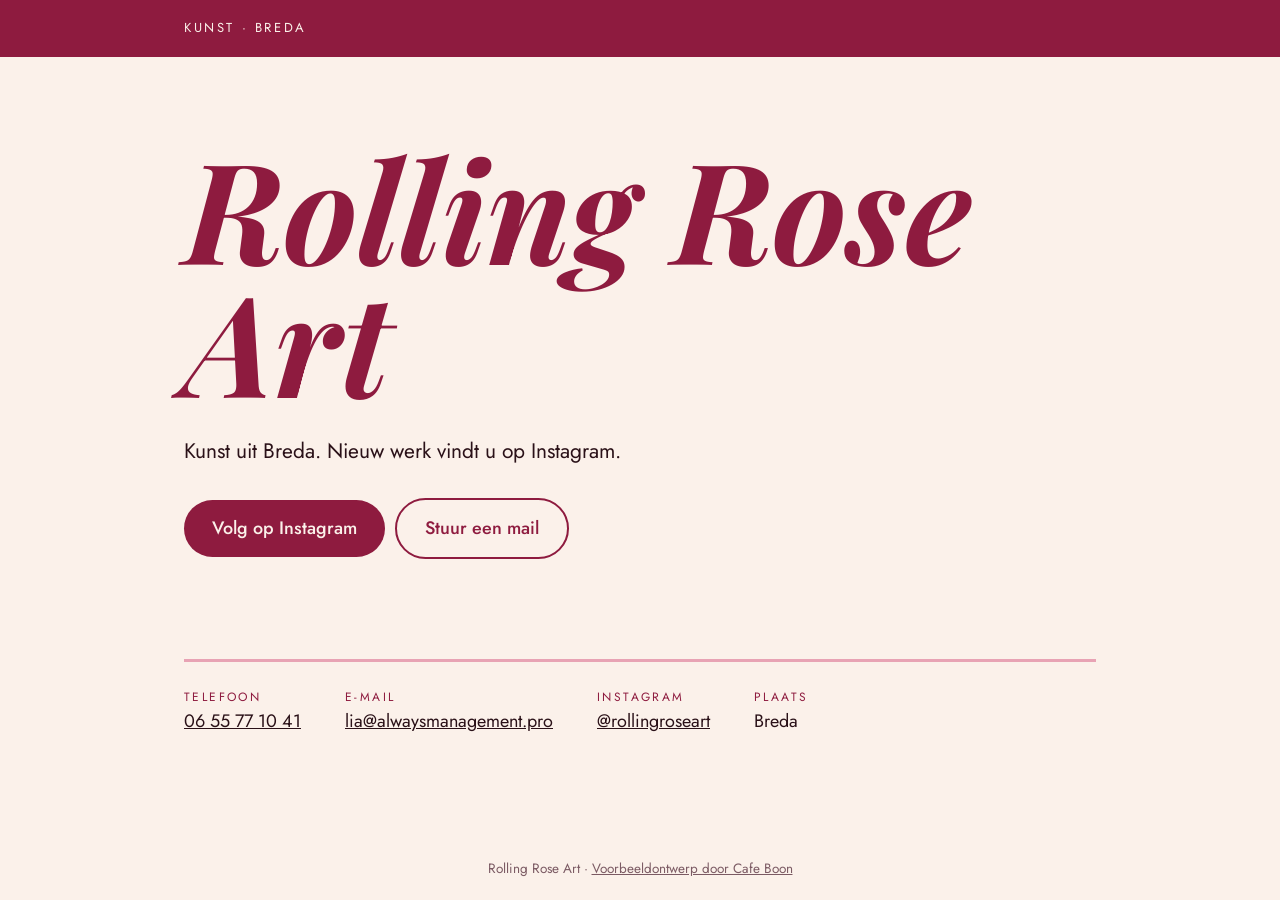
==== index.html @ 1fa74370 "Voorbeeldwebsite" ====
<!doctype html>
<html lang="nl">
<head>
<meta charset="utf-8">
<meta name="viewport" content="width=device-width,initial-scale=1">
<title>Rolling Rose Art | Kunst uit Breda</title>
<meta name="description" content="Rolling Rose Art uit Breda. Bekijk het werk op Instagram of neem contact op.">
<meta name="robots" content="noindex">
<link rel="icon" type="image/png" href="images/favicon.png">
<meta property="og:title" content="Rolling Rose Art">
<meta property="og:description" content="Rolling Rose Art uit Breda. Bekijk het werk op Instagram of neem contact op.">
<meta property="og:image" content="https://rollingroseart.cafeboon.com/images/og.png">
<link rel="preconnect" href="https://fonts.googleapis.com"><link rel="preconnect" href="https://fonts.gstatic.com" crossorigin>
<link href="https://fonts.googleapis.com/css2?family=Jost:wght@400;500&family=Playfair+Display:ital,wght@1,700&display=swap" rel="stylesheet">
<link rel="stylesheet" href="style.css">
</head>
<body>
<main>
<div class="top"><div class="wrap">Kunst &middot; Breda</div></div>
<div class="wrap">
 <div class="hero"><h1>Rolling Rose Art</h1>
 <p>Kunst uit Breda. Nieuw werk vindt u op Instagram.</p>
 <a class="btn" href="https://www.instagram.com/rollingroseart/" rel="noopener">Volg op Instagram</a><a class="btn o" href="mailto:lia@alwaysmanagement.pro">Stuur een mail</a></div>
 <div class="info">
  <div><small>Telefoon</small><a href="tel:0655771041">06 55 77 10 41</a></div>
  <div><small>E-mail</small><a href="mailto:lia@alwaysmanagement.pro">lia@alwaysmanagement.pro</a></div>
  <div><small>Instagram</small><a href="https://www.instagram.com/rollingroseart/" rel="noopener">@rollingroseart</a></div>
  <div><small>Plaats</small>Breda</div>
 </div>
</div></main>
<footer>Rolling Rose Art &middot; <a href="https://cafeboon.com">Voorbeeldontwerp door Cafe Boon</a></footer>
</body>
</html>
---- style.css ----
*{box-sizing:border-box;margin:0}
:root{--r:#8e1b3f;--c:#fbf1ea;--p:#e8a3b4}
body{font-family:'Jost',Arial,sans-serif;background:var(--c);color:#2a1118;font-size:18px;line-height:1.6;min-height:100vh;display:flex;flex-direction:column}
main{flex:1}
.wrap{max-width:960px;margin:0 auto;padding:0 24px}
.top{background:var(--r);color:var(--c);padding:18px 0;letter-spacing:.2em;font-size:13px;text-transform:uppercase}
.hero{padding:84px 0 40px}
.hero h1{font-family:'Playfair Display',serif;font-weight:700;font-style:italic;color:var(--r);font-size:clamp(54px,12vw,140px);line-height:.95}
.hero p{margin:28px 0 30px;max-width:28em;font-size:21px}
.btn{display:inline-block;background:var(--r);color:var(--c);padding:14px 28px;border-radius:999px;text-decoration:none;font-weight:500;margin:0 10px 10px 0}
.btn.o{background:transparent;color:var(--r);border:2px solid var(--r)}
.info{display:flex;flex-wrap:wrap;gap:14px 44px;margin:50px 0 80px;padding-top:26px;border-top:3px solid var(--p)}
.info small{display:block;font-size:12px;letter-spacing:.2em;text-transform:uppercase;color:var(--r)}
.info a{color:inherit}
footer{text-align:center;font-size:13.5px;padding:20px;color:#7b5a63}
footer a{color:#7b5a63}
@media(max-width:600px){.hero{padding:46px 0 20px}}
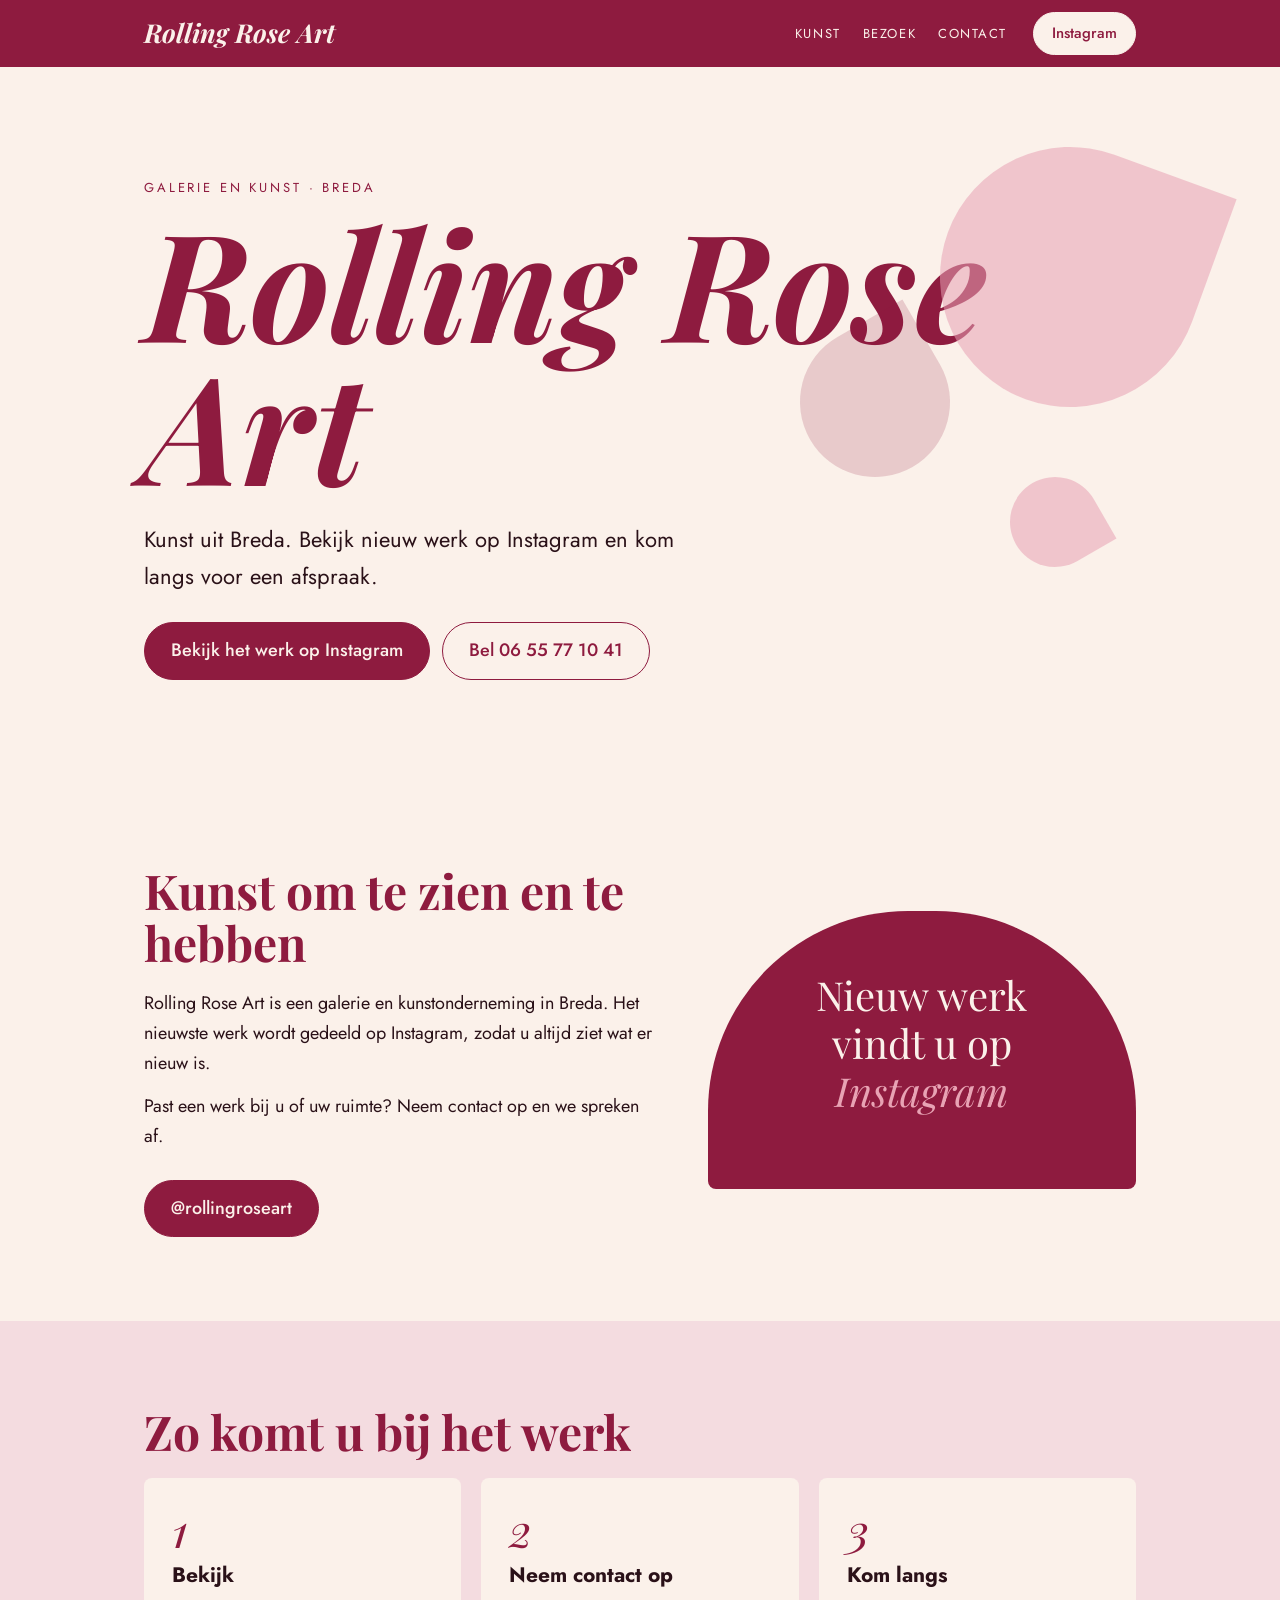
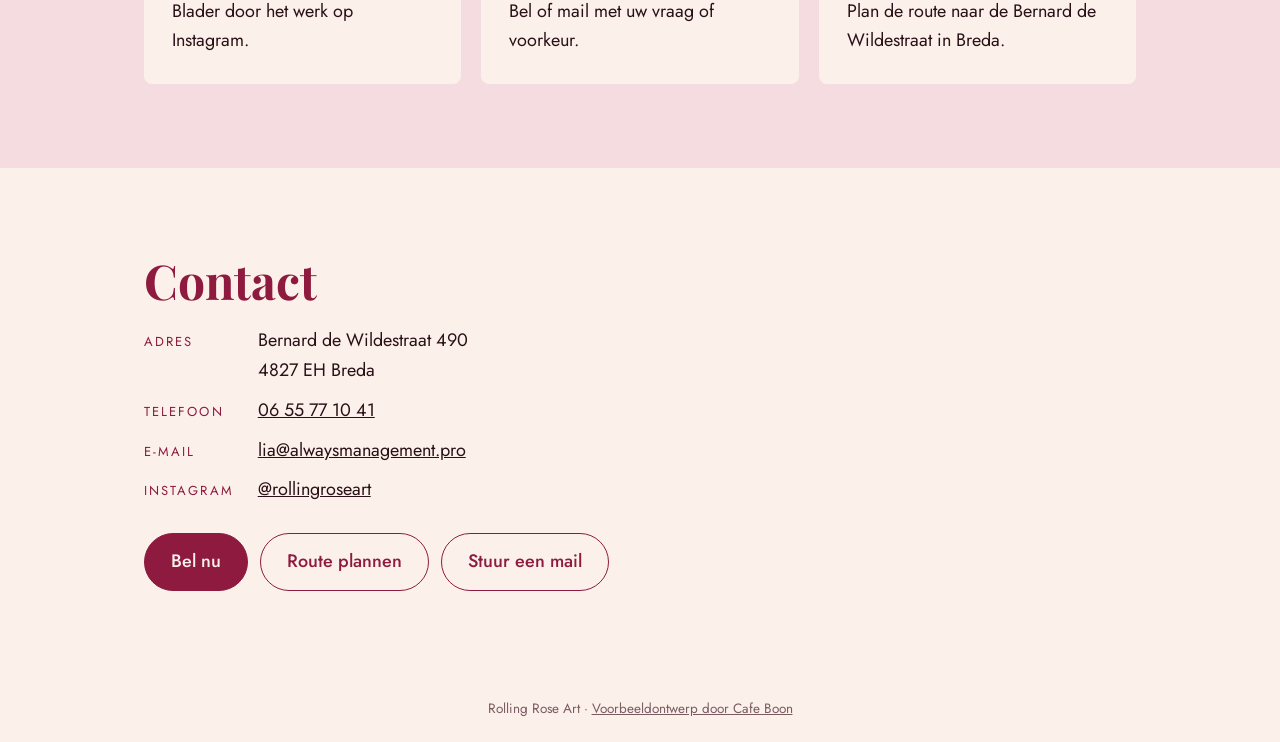
==== commit 406223be: "Uitgebreide one-page site met diensten, stappen, contact en route" ====
--- a/index.html
+++ b/index.html
@@ -4,30 +4,59 @@
 <meta charset="utf-8">
 <meta name="viewport" content="width=device-width,initial-scale=1">
 <title>Rolling Rose Art | Kunst uit Breda</title>
-<meta name="description" content="Rolling Rose Art uit Breda. Bekijk het werk op Instagram of neem contact op.">
+<meta name="description" content="Rolling Rose Art is een galerie en kunstonderneming in Breda. Bekijk nieuw werk op Instagram, bel of mail voor een afspraak aan de Bernard de Wildestraat.">
 <meta name="robots" content="noindex">
 <link rel="icon" type="image/png" href="images/favicon.png">
-<meta property="og:title" content="Rolling Rose Art">
-<meta property="og:description" content="Rolling Rose Art uit Breda. Bekijk het werk op Instagram of neem contact op.">
+<meta property="og:title" content="Rolling Rose Art | Kunst uit Breda">
+<meta property="og:description" content="Galerie en kunst in Breda. Nieuw werk vindt u op Instagram.">
 <meta property="og:image" content="https://rollingroseart.cafeboon.com/images/og.png">
+<meta property="og:type" content="website">
 <link rel="preconnect" href="https://fonts.googleapis.com"><link rel="preconnect" href="https://fonts.gstatic.com" crossorigin>
-<link href="https://fonts.googleapis.com/css2?family=Jost:wght@400;500&family=Playfair+Display:ital,wght@1,700&display=swap" rel="stylesheet">
+<link href="https://fonts.googleapis.com/css2?family=Jost:wght@400;500&family=Playfair+Display:ital,wght@0,600;1,700&display=swap" rel="stylesheet">
 <link rel="stylesheet" href="style.css">
 </head>
 <body>
-<main>
-<div class="top"><div class="wrap">Kunst &middot; Breda</div></div>
-<div class="wrap">
- <div class="hero"><h1>Rolling Rose Art</h1>
- <p>Kunst uit Breda. Nieuw werk vindt u op Instagram.</p>
- <a class="btn" href="https://www.instagram.com/rollingroseart/" rel="noopener">Volg op Instagram</a><a class="btn o" href="mailto:lia@alwaysmanagement.pro">Stuur een mail</a></div>
- <div class="info">
-  <div><small>Telefoon</small><a href="tel:0655771041">06 55 77 10 41</a></div>
-  <div><small>E-mail</small><a href="mailto:lia@alwaysmanagement.pro">lia@alwaysmanagement.pro</a></div>
-  <div><small>Instagram</small><a href="https://www.instagram.com/rollingroseart/" rel="noopener">@rollingroseart</a></div>
-  <div><small>Plaats</small>Breda</div>
- </div>
-</div></main>
-<footer>Rolling Rose Art &middot; <a href="https://cafeboon.com">Voorbeeldontwerp door Cafe Boon</a></footer>
+<header class="top"><div class="wrap bar"><a class="brand" href="#top">Rolling Rose Art</a>
+<nav><a href="#kunst">Kunst</a><a href="#bezoek">Bezoek</a><a href="#contact">Contact</a></nav>
+<a class="btn sm" href="https://www.instagram.com/rollingroseart/" rel="noopener">Instagram</a></div></header>
+<main id="top">
+<section class="hero"><div class="wrap">
+<span class="petal p1" aria-hidden="true"></span><span class="petal p2" aria-hidden="true"></span><span class="petal p3" aria-hidden="true"></span>
+<p class="tag">Galerie en kunst &middot; Breda</p>
+<h1>Rolling Rose Art</h1>
+<p class="lead">Kunst uit Breda. Bekijk nieuw werk op Instagram en kom langs voor een afspraak.</p>
+<div class="row"><a class="btn" href="https://www.instagram.com/rollingroseart/" rel="noopener">Bekijk het werk op Instagram</a><a class="btn o" href="tel:+31655771041">Bel 06 55 77 10 41</a></div>
+</div></section>
+
+<section id="kunst"><div class="wrap two">
+<div><h2>Kunst om te zien en te hebben</h2>
+<p>Rolling Rose Art is een galerie en kunstonderneming in Breda. Het nieuwste werk wordt gedeeld op Instagram, zodat u altijd ziet wat er nieuw is.</p>
+<p>Past een werk bij u of uw ruimte? Neem contact op en we spreken af.</p>
+<div class="row"><a class="btn" href="https://www.instagram.com/rollingroseart/" rel="noopener">@rollingroseart</a></div></div>
+<div class="quote"><p>Nieuw werk<br>vindt u op<br><em>Instagram</em></p></div>
+</div></section>
+
+<section class="rose" id="bezoek"><div class="wrap">
+<h2>Zo komt u bij het werk</h2>
+<ol class="steps">
+<li><b>Bekijk</b><span>Blader door het werk op Instagram.</span></li>
+<li><b>Neem contact op</b><span>Bel of mail met uw vraag of voorkeur.</span></li>
+<li><b>Kom langs</b><span>Plan de route naar de Bernard de Wildestraat in Breda.</span></li>
+</ol>
+</div></section>
+
+<section id="contact"><div class="wrap two">
+<div>
+<h2>Contact</h2>
+<dl class="info"><dt>Adres</dt><dd>Bernard de Wildestraat 490<br>4827 EH Breda</dd>
+<dt>Telefoon</dt><dd><a href="tel:+31655771041">06 55 77 10 41</a></dd>
+<dt>E-mail</dt><dd><a href="mailto:lia@alwaysmanagement.pro">lia@alwaysmanagement.pro</a></dd>
+<dt>Instagram</dt><dd><a href="https://www.instagram.com/rollingroseart/" rel="noopener">@rollingroseart</a></dd></dl>
+<div class="row"><a class="btn" href="tel:+31655771041">Bel nu</a><a class="btn o" href="https://www.google.com/maps/dir/?api=1&destination=Bernard+de+Wildestraat+490+4827+EH+Breda">Route plannen</a><a class="btn o" href="mailto:lia@alwaysmanagement.pro">Stuur een mail</a></div>
+</div>
+<iframe title="Kaart" loading="lazy" src="https://maps.google.com/maps?q=Bernard+de+Wildestraat+490+4827+EH+Breda&output=embed"></iframe>
+</div></section>
+</main>
+<footer><div class="wrap">Rolling Rose Art &middot; <a href="https://cafeboon.com">Voorbeeldontwerp door Cafe Boon</a></div></footer>
 </body>
-</html>+</html>
--- a/style.css
+++ b/style.css
@@ -1,17 +1,40 @@
 *{box-sizing:border-box;margin:0}
-:root{--r:#8e1b3f;--c:#fbf1ea;--p:#e8a3b4}
-body{font-family:'Jost',Arial,sans-serif;background:var(--c);color:#2a1118;font-size:18px;line-height:1.6;min-height:100vh;display:flex;flex-direction:column}
-main{flex:1}
-.wrap{max-width:960px;margin:0 auto;padding:0 24px}
-.top{background:var(--r);color:var(--c);padding:18px 0;letter-spacing:.2em;font-size:13px;text-transform:uppercase}
-.hero{padding:84px 0 40px}
-.hero h1{font-family:'Playfair Display',serif;font-weight:700;font-style:italic;color:var(--r);font-size:clamp(54px,12vw,140px);line-height:.95}
-.hero p{margin:28px 0 30px;max-width:28em;font-size:21px}
-.btn{display:inline-block;background:var(--r);color:var(--c);padding:14px 28px;border-radius:999px;text-decoration:none;font-weight:500;margin:0 10px 10px 0}
-.btn.o{background:transparent;color:var(--r);border:2px solid var(--r)}
-.info{display:flex;flex-wrap:wrap;gap:14px 44px;margin:50px 0 80px;padding-top:26px;border-top:3px solid var(--p)}
-.info small{display:block;font-size:12px;letter-spacing:.2em;text-transform:uppercase;color:var(--r)}
-.info a{color:inherit}
-footer{text-align:center;font-size:13.5px;padding:20px;color:#7b5a63}
-footer a{color:#7b5a63}
-@media(max-width:600px){.hero{padding:46px 0 20px}}+:root{--r:#8e1b3f;--c:#fbf1ea;--p:#e8a3b4;--ink:#2a1118}
+html{scroll-behavior:smooth}
+body{font-family:'Jost',Arial,sans-serif;background:var(--c);color:var(--ink);font-size:18px;line-height:1.65}
+.wrap{max-width:1040px;margin:0 auto;padding:0 24px;position:relative}
+a{color:inherit}
+h1,h2,.brand{font-family:'Playfair Display',serif}
+h2{font-size:clamp(32px,5vw,48px);line-height:1.1;color:var(--r);margin-bottom:20px}
+.top{background:var(--r);color:var(--c);position:sticky;top:0;z-index:10}
+.bar{display:flex;align-items:center;gap:26px;padding-top:12px;padding-bottom:12px}
+.brand{font-style:italic;font-weight:700;font-size:26px;text-decoration:none;margin-right:auto}
+nav{display:flex;gap:22px;letter-spacing:.12em;text-transform:uppercase;font-size:13px}
+nav a{text-decoration:none}
+.btn{display:inline-block;background:var(--r);color:var(--c);padding:13px 26px;text-decoration:none;font-weight:500;border-radius:40px;border:1.5px solid var(--r)}
+.btn.o{background:transparent;color:var(--r)}
+.btn.sm{padding:8px 18px;font-size:15px;background:var(--c);color:var(--r);border-color:var(--c)}
+.row{display:flex;flex-wrap:wrap;gap:12px;margin-top:28px}
+.hero{padding:110px 0 100px;overflow:hidden;position:relative}
+.tag{letter-spacing:.22em;text-transform:uppercase;font-size:13px;color:var(--r);margin-bottom:12px}
+.hero h1{font-style:italic;font-weight:700;color:var(--r);font-size:clamp(54px,12vw,150px);line-height:.95}
+.lead{margin-top:26px;max-width:26em;font-size:22px}
+.petal{position:absolute;border-radius:50% 0 50% 50%;background:var(--p);opacity:.55}
+.p1{width:260px;height:260px;right:-40px;top:-30px;transform:rotate(20deg)}
+.p2{width:150px;height:150px;right:210px;top:150px;transform:rotate(-30deg);background:var(--r);opacity:.18}
+.p3{width:90px;height:90px;right:60px;top:300px;transform:rotate(60deg)}
+section{padding:84px 0}
+.two{display:grid;grid-template-columns:1.2fr 1fr;gap:50px;align-items:center}
+.two p{margin-bottom:14px}
+.quote{background:var(--r);color:var(--c);padding:60px 36px;border-radius:200px 200px 8px 8px;font-family:'Playfair Display',serif;font-size:clamp(28px,4vw,40px);line-height:1.2;text-align:center}
+.quote em{color:var(--p)}
+.rose{background:#f4dce0}
+.steps{list-style:none;padding:0;counter-reset:s;display:grid;grid-template-columns:repeat(3,1fr);gap:20px}
+.steps li{counter-increment:s;background:var(--c);padding:28px;border-radius:8px}
+.steps li::before{content:counter(s);display:block;font-family:'Playfair Display',serif;font-style:italic;font-size:46px;color:var(--r);line-height:1}
+.steps b{font-size:21px;display:block;margin:6px 0 4px}
+.info{display:grid;grid-template-columns:auto 1fr;gap:10px 24px}
+.info dt{color:var(--r);font-size:13px;letter-spacing:.16em;text-transform:uppercase;padding-top:5px}
+.two iframe{width:100%;height:100%;min-height:340px;border:0;border-radius:8px}
+footer{text-align:center;font-size:13.5px;padding:22px;color:#7b5a62}
+@media(max-width:800px){nav{display:none}.two,.steps{grid-template-columns:1fr}.hero{padding:64px 0 60px}section{padding:56px 0}.p1{width:170px;height:170px}.p2{display:none}}
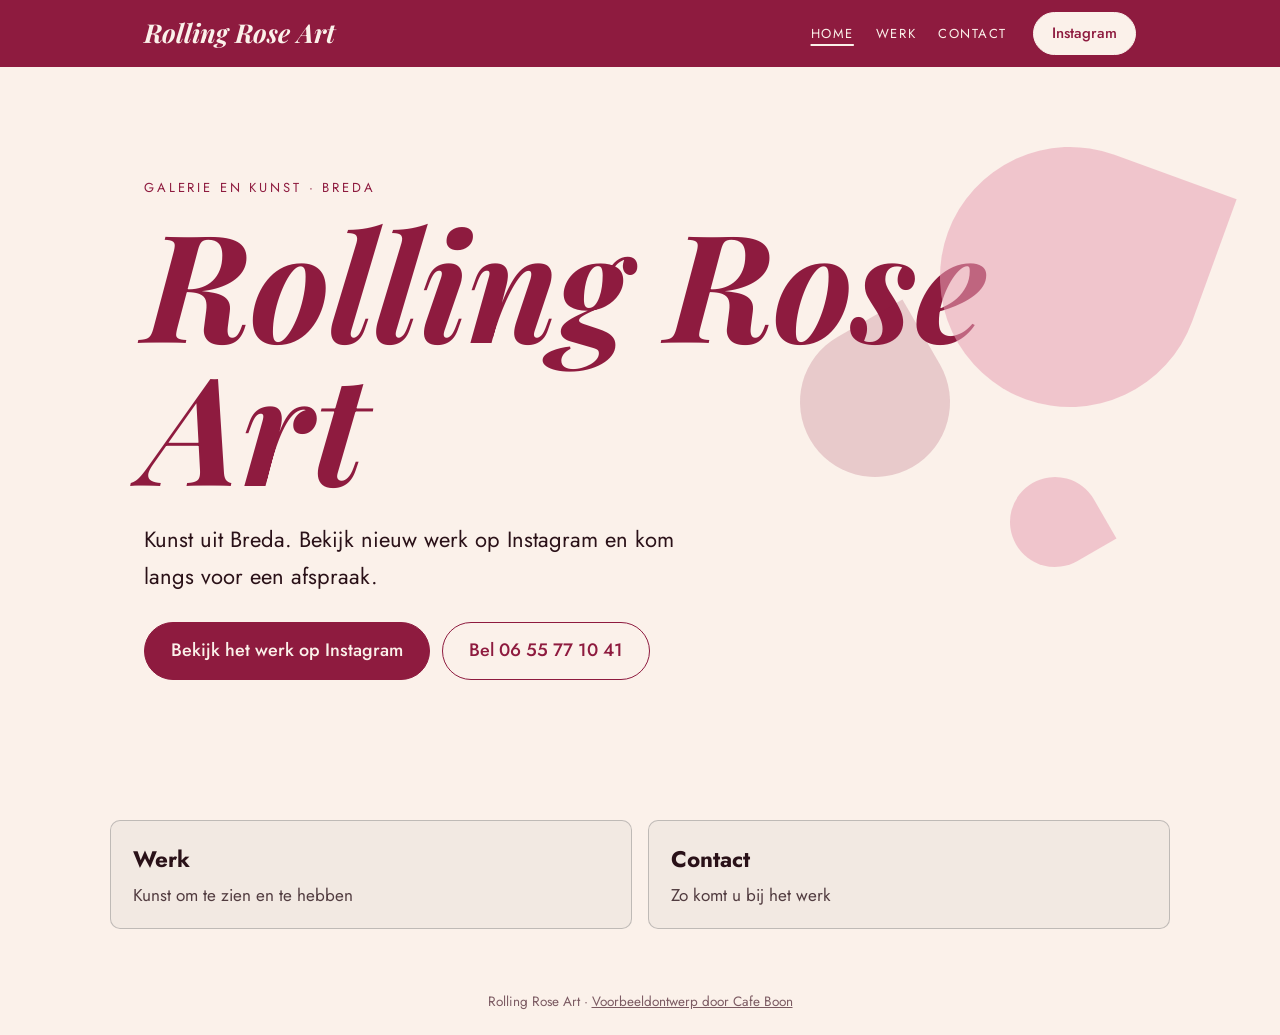
==== commit 6b9c889c: "Website opgedeeld in meerdere pagina's" ====
--- a/index.html
+++ b/index.html
@@ -16,47 +16,19 @@
 <link rel="stylesheet" href="style.css">
 </head>
 <body>
-<header class="top"><div class="wrap bar"><a class="brand" href="#top">Rolling Rose Art</a>
-<nav><a href="#kunst">Kunst</a><a href="#bezoek">Bezoek</a><a href="#contact">Contact</a></nav>
+<header class="top"><div class="wrap bar"><a class="brand" href="index.html">Rolling Rose Art</a>
+<nav><a aria-current="page" href="index.html">Home</a><a href="aanbod.html">Werk</a><a href="contact.html">Contact</a></nav>
 <a class="btn sm" href="https://www.instagram.com/rollingroseart/" rel="noopener">Instagram</a></div></header>
+<div aria-label="Pagina's" class="sn-bar" role="navigation"><a aria-current="page" class="sn-link" href="index.html">Home</a><a class="sn-link" href="aanbod.html">Werk</a><a class="sn-link" href="contact.html">Contact</a></div>
 <main id="top">
 <section class="hero"><div class="wrap">
-<span class="petal p1" aria-hidden="true"></span><span class="petal p2" aria-hidden="true"></span><span class="petal p3" aria-hidden="true"></span>
-<p class="tag">Galerie en kunst &middot; Breda</p>
+<span aria-hidden="true" class="petal p1"></span><span aria-hidden="true" class="petal p2"></span><span aria-hidden="true" class="petal p3"></span>
+<p class="tag">Galerie en kunst · Breda</p>
 <h1>Rolling Rose Art</h1>
 <p class="lead">Kunst uit Breda. Bekijk nieuw werk op Instagram en kom langs voor een afspraak.</p>
 <div class="row"><a class="btn" href="https://www.instagram.com/rollingroseart/" rel="noopener">Bekijk het werk op Instagram</a><a class="btn o" href="tel:+31655771041">Bel 06 55 77 10 41</a></div>
 </div></section>
-
-<section id="kunst"><div class="wrap two">
-<div><h2>Kunst om te zien en te hebben</h2>
-<p>Rolling Rose Art is een galerie en kunstonderneming in Breda. Het nieuwste werk wordt gedeeld op Instagram, zodat u altijd ziet wat er nieuw is.</p>
-<p>Past een werk bij u of uw ruimte? Neem contact op en we spreken af.</p>
-<div class="row"><a class="btn" href="https://www.instagram.com/rollingroseart/" rel="noopener">@rollingroseart</a></div></div>
-<div class="quote"><p>Nieuw werk<br>vindt u op<br><em>Instagram</em></p></div>
-</div></section>
-
-<section class="rose" id="bezoek"><div class="wrap">
-<h2>Zo komt u bij het werk</h2>
-<ol class="steps">
-<li><b>Bekijk</b><span>Blader door het werk op Instagram.</span></li>
-<li><b>Neem contact op</b><span>Bel of mail met uw vraag of voorkeur.</span></li>
-<li><b>Kom langs</b><span>Plan de route naar de Bernard de Wildestraat in Breda.</span></li>
-</ol>
-</div></section>
-
-<section id="contact"><div class="wrap two">
-<div>
-<h2>Contact</h2>
-<dl class="info"><dt>Adres</dt><dd>Bernard de Wildestraat 490<br>4827 EH Breda</dd>
-<dt>Telefoon</dt><dd><a href="tel:+31655771041">06 55 77 10 41</a></dd>
-<dt>E-mail</dt><dd><a href="mailto:lia@alwaysmanagement.pro">lia@alwaysmanagement.pro</a></dd>
-<dt>Instagram</dt><dd><a href="https://www.instagram.com/rollingroseart/" rel="noopener">@rollingroseart</a></dd></dl>
-<div class="row"><a class="btn" href="tel:+31655771041">Bel nu</a><a class="btn o" href="https://www.google.com/maps/dir/?api=1&destination=Bernard+de+Wildestraat+490+4827+EH+Breda">Route plannen</a><a class="btn o" href="mailto:lia@alwaysmanagement.pro">Stuur een mail</a></div>
-</div>
-<iframe title="Kaart" loading="lazy" src="https://maps.google.com/maps?q=Bernard+de+Wildestraat+490+4827+EH+Breda&output=embed"></iframe>
-</div></section>
+<div class="sn-cards"><a class="sn-card" href="aanbod.html"><strong>Werk</strong><span>Kunst om te zien en te hebben</span></a><a class="sn-card" href="contact.html"><strong>Contact</strong><span>Zo komt u bij het werk</span></a></div>
 </main>
-<footer><div class="wrap">Rolling Rose Art &middot; <a href="https://cafeboon.com">Voorbeeldontwerp door Cafe Boon</a></div></footer>
-</body>
-</html>
+<footer><div class="wrap">Rolling Rose Art · <a href="https://cafeboon.com">Voorbeeldontwerp door Cafe Boon</a></div></footer>
+</body></html>
--- a/style.css
+++ b/style.css
@@ -38,3 +38,17 @@
 .two iframe{width:100%;height:100%;min-height:340px;border:0;border-radius:8px}
 footer{text-align:center;font-size:13.5px;padding:22px;color:#7b5a62}
 @media(max-width:800px){nav{display:none}.two,.steps{grid-template-columns:1fr}.hero{padding:64px 0 60px}section{padding:56px 0}.p1{width:170px;height:170px}.p2{display:none}}
+/* sitenav:start */
+.sn-bar{display:none;gap:6px;overflow-x:auto;white-space:nowrap;-webkit-overflow-scrolling:touch;padding:8px 12px;background:inherit;color:inherit;font:inherit;line-height:1.2;border-bottom:1px solid rgba(128,128,128,.35);box-sizing:border-box;max-width:100%}
+.sn-bar a.sn-link{flex:0 0 auto;padding:9px 15px;border-radius:999px;color:inherit;text-decoration:none;font-size:15px;font-weight:600;letter-spacing:0;text-transform:none;margin:0}
+.sn-bar a.sn-link[aria-current="page"]{background:rgba(128,128,128,.2);box-shadow:inset 0 -2px 0 currentColor}
+@media(max-width:800px){.sn-bar{display:flex}}
+nav a[aria-current="page"]:not(.cta):not(.btn):not(.call){text-decoration:underline;text-underline-offset:6px;text-decoration-thickness:2px}
+.sn-head{max-width:1100px;margin:0 auto;padding:40px 20px 0;box-sizing:border-box}
+.sn-head h1{margin:0;color:inherit;font-size:clamp(30px,5vw,46px);line-height:1.1}
+.sn-cards{max-width:1100px;margin:0 auto;padding:40px 20px;display:grid;grid-template-columns:repeat(auto-fit,minmax(230px,1fr));gap:16px;box-sizing:border-box}
+.sn-card{display:block;padding:20px 22px;border:1px solid rgba(128,128,128,.45);border-radius:10px;background:rgba(128,128,128,.07);color:inherit;text-decoration:none;min-width:0}
+.sn-card strong{display:block;font-size:1.25em;margin:0 0 6px;color:inherit}
+.sn-card span{display:block;opacity:.8;font-size:.95em;line-height:1.4}
+.sn-card:hover,.sn-card:focus-visible{border-color:currentColor}
+/* sitenav:end */
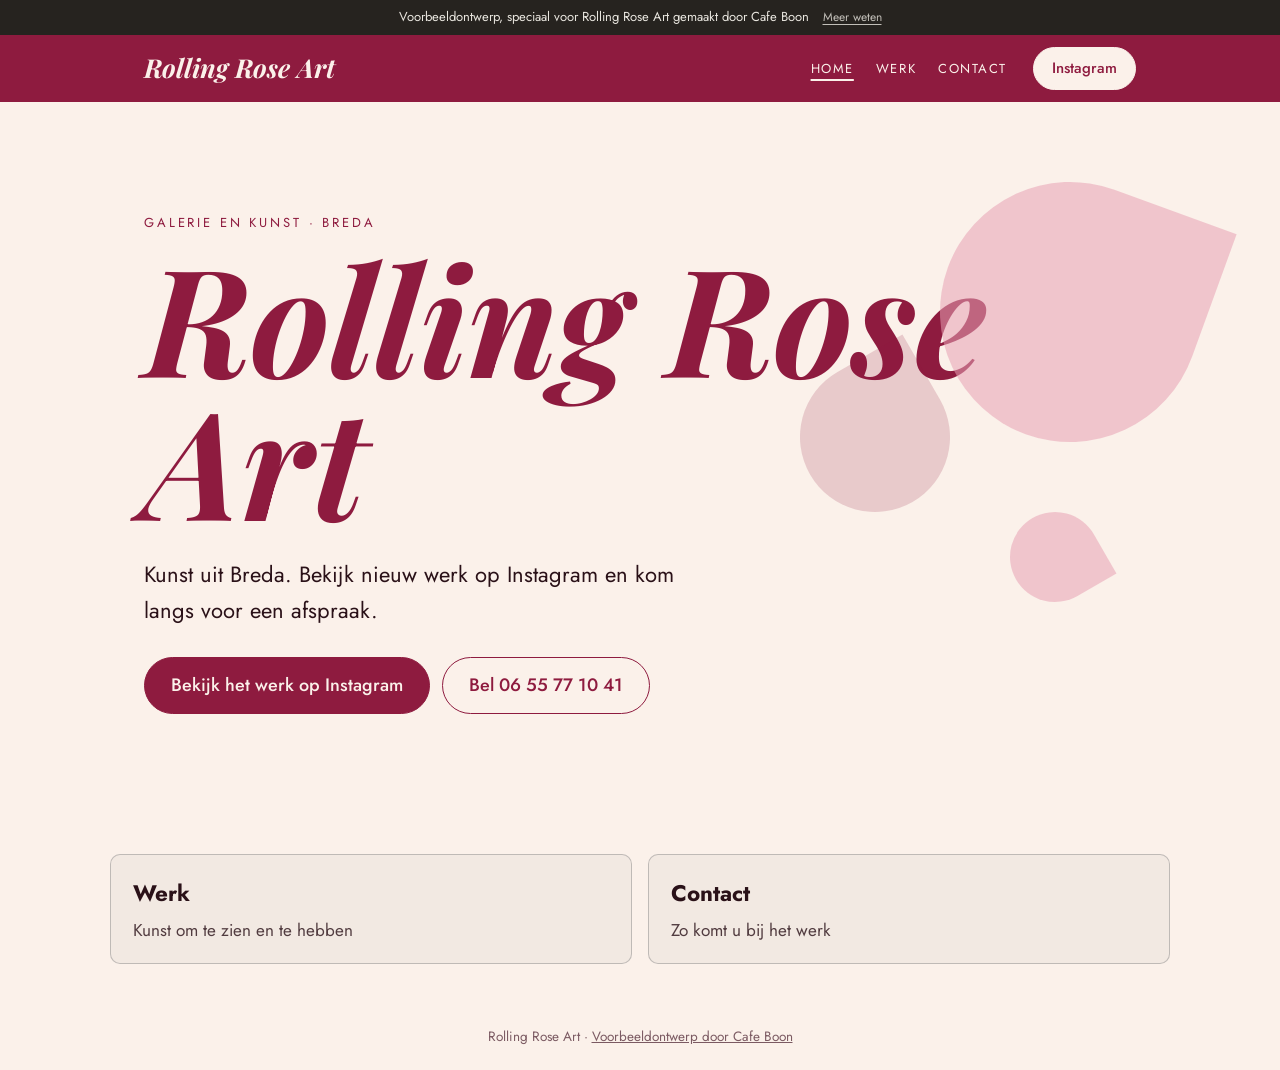
==== commit f4d8c8a0: "Werkende formulieren voor afspraken en aanvragen" ====
--- a/index.html
+++ b/index.html
@@ -16,6 +16,7 @@
 <link rel="stylesheet" href="style.css">
 </head>
 <body>
+<div class="vb-banner" role="note"><span>Voorbeeldontwerp, speciaal voor Rolling Rose Art gemaakt door Cafe Boon</span><a href="https://cafeboon.com">Meer weten</a></div>
 <header class="top"><div class="wrap bar"><a class="brand" href="index.html">Rolling Rose Art</a>
 <nav><a aria-current="page" href="index.html">Home</a><a href="aanbod.html">Werk</a><a href="contact.html">Contact</a></nav>
 <a class="btn sm" href="https://www.instagram.com/rollingroseart/" rel="noopener">Instagram</a></div></header>
--- a/style.css
+++ b/style.css
@@ -52,3 +52,31 @@
 .sn-card span{display:block;opacity:.8;font-size:.95em;line-height:1.4}
 .sn-card:hover,.sn-card:focus-visible{border-color:currentColor}
 /* sitenav:end */
+/* voorbeeld-formulier:start */
+@layer sn{.sn-form button.btn{border:0;font:inherit;cursor:pointer;line-height:1.2}}
+.sn-formsec{padding:36px 0 72px}
+.sn-formwrap{max-width:1100px;margin:0 auto;padding:0 20px;box-sizing:border-box}
+.sn-formwrap>h2{margin:0 0 12px}
+.sn-formwrap>.sn-lead,.sn-formwrap>.sn-form,.sn-formwrap>.sn-done{max-width:720px}
+.sn-formwrap .sn-lead{margin:0 0 24px;opacity:.85}
+.sn-form{display:grid;grid-template-columns:1fr 1fr;gap:16px}
+.sn-field{display:flex;flex-direction:column;gap:6px;min-width:0;text-align:left}
+.sn-field.full{grid-column:1/-1}
+.sn-field label{font-size:14px;font-weight:600}
+.sn-field input,.sn-field select,.sn-field textarea{font:inherit;font-size:16px;line-height:1.4;color:inherit;background:rgba(128,128,128,.12);border:1px solid rgba(128,128,128,.55);border-radius:8px;padding:11px 12px;width:100%;box-sizing:border-box;min-width:0;max-width:100%;-webkit-appearance:none;appearance:none}
+.sn-field select{background-image:linear-gradient(45deg,transparent 50%,currentColor 50%),linear-gradient(135deg,currentColor 50%,transparent 50%);background-position:calc(100% - 20px) 50%,calc(100% - 15px) 50%;background-size:5px 5px;background-repeat:no-repeat;padding-right:38px}
+.sn-field select option{color:#111;background:#fff}
+.sn-field textarea{resize:vertical}
+.sn-field input:focus,.sn-field select:focus,.sn-field textarea:focus{outline:2px solid currentColor;outline-offset:1px}
+.sn-done{padding:28px;border:1px solid rgba(128,128,128,.55);border-radius:12px;background:rgba(128,128,128,.1)}
+.sn-done h2{margin:0 0 10px}
+.sn-done p{margin:0}
+.sn-done a{text-decoration:underline;text-underline-offset:3px;font-weight:600}
+.sn-formlink{padding:0 0 56px}
+@media(max-width:640px){.sn-form{grid-template-columns:1fr}.sn-formsec{padding:24px 0 56px}}
+/* voorbeeld-formulier:end */
+/* voorbeeldbanner:start */
+.vb-banner{display:flex;flex-wrap:wrap;justify-content:center;align-items:baseline;gap:2px 14px;padding:8px 16px;background:#26231f;color:#e9e6df;font-size:13px;line-height:1.45;letter-spacing:0;text-transform:none;font-weight:400;text-align:center;position:relative;z-index:1000}
+.vb-banner a{color:inherit;opacity:.8;text-decoration:underline;text-underline-offset:3px;font-size:12px;font-weight:400;white-space:nowrap;letter-spacing:0;text-transform:none}
+.vb-banner a:hover{opacity:1}
+/* voorbeeldbanner:end */
